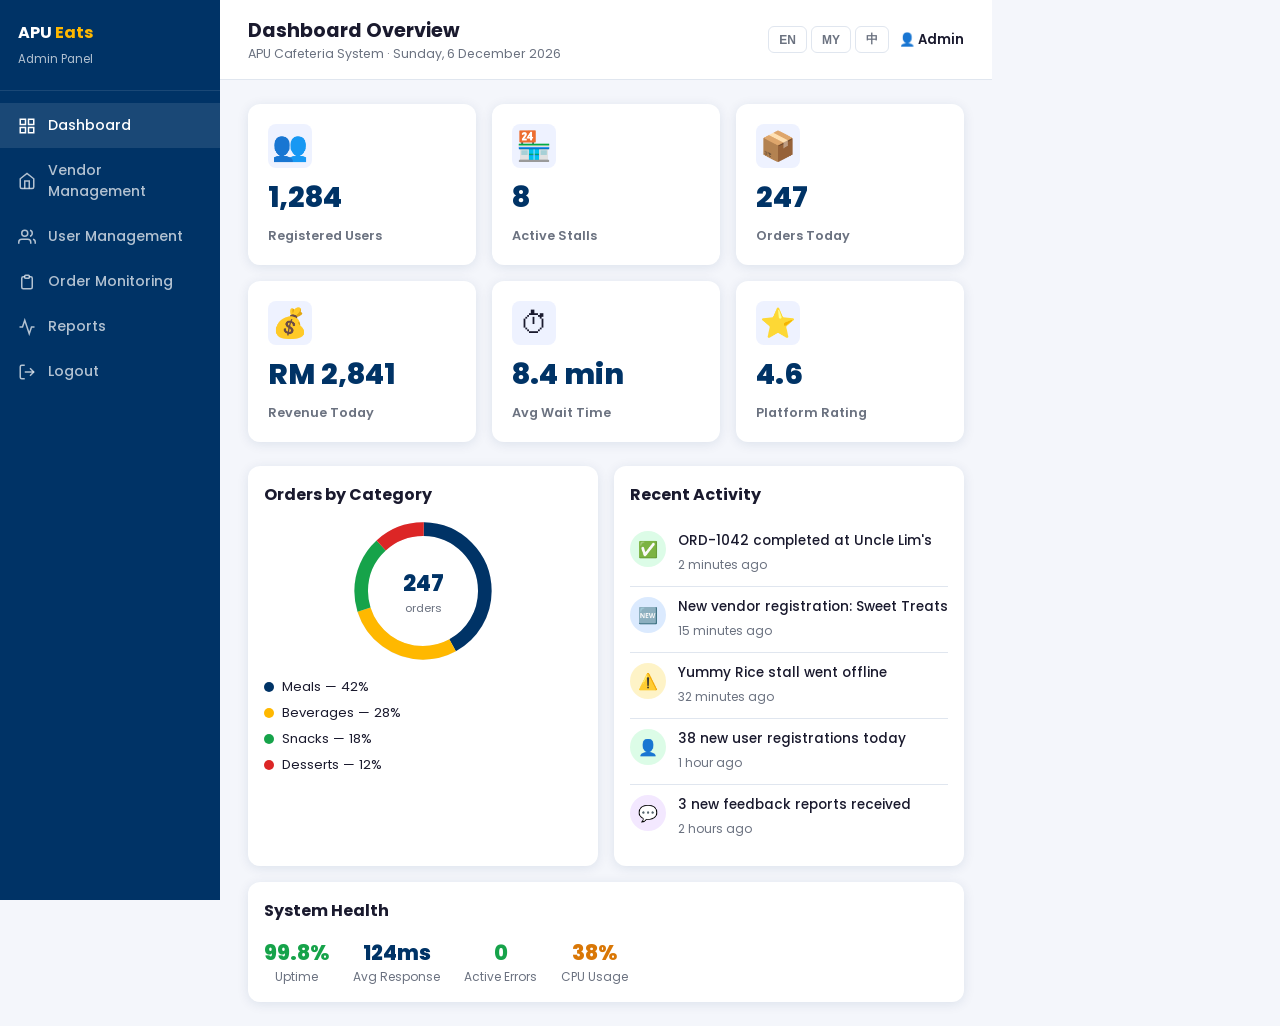
==== admin.html @ b46fc47a "commit" ====
<!DOCTYPE html>
<html lang="en">
<head>
  <meta charset="UTF-8"/>
  <meta name="viewport" content="width=device-width, initial-scale=1.0"/>
  <title>APU Eats — Admin Dashboard</title>
  <link rel="preconnect" href="https://fonts.googleapis.com"/>
  <link href="https://fonts.googleapis.com/css2?family=Poppins:wght@400;500;600;700;800&display=swap" rel="stylesheet"/>
  <link rel="stylesheet" href="style.css"/>
  <style>
    body { display:flex; }
    @media(max-width:600px){ .sidebar{display:none;} .main-content{margin-left:0;} }
    .tab-panel { display:none; }
    .tab-panel.active { display:block; }
    .donut-wrap { position:relative;width:140px;height:140px;margin:0 auto; }
    .donut-wrap svg { width:140px;height:140px; }
    .donut-label { position:absolute;inset:0;display:flex;flex-direction:column;align-items:center;justify-content:center; }
    .donut-label .dval { font-size:1.4rem;font-weight:800;color:var(--primary); }
    .donut-label .dsub { font-size:.7rem;color:var(--text-muted); }
    .legend-row { display:flex;align-items:center;gap:8px;font-size:.82rem;margin-bottom:6px; }
    .legend-dot { width:10px;height:10px;border-radius:50%;flex-shrink:0; }
    .activity-item { display:flex;gap:12px;padding:10px 0;border-bottom:1px solid var(--border); }
    .activity-item:last-child { border-bottom:none; }
    .act-icon { width:36px;height:36px;border-radius:50%;display:flex;align-items:center;justify-content:center;font-size:1rem;flex-shrink:0; }
    .act-text { flex:1; }
    .act-text p { font-size:.85rem;font-weight:500; }
    .act-text span { font-size:.75rem;color:var(--text-muted); }
    .two-col { display:grid;grid-template-columns:1fr 1fr;gap:16px; }
    @media(max-width:800px){ .two-col{grid-template-columns:1fr;} }
  </style>
</head>
<body>

<!-- Sidebar -->
<aside class="sidebar">
  <div class="sidebar-logo">APU <span>Eats</span><br/><small style="font-weight:400;font-size:.72rem;opacity:.7">Admin Panel</small></div>
  <nav class="sidebar-nav">
    <a href="#" class="active" onclick="showSection('dashboard',this)">
      <svg viewBox="0 0 24 24" fill="none" stroke="currentColor" stroke-width="2"><rect x="3" y="3" width="7" height="7"/><rect x="14" y="3" width="7" height="7"/><rect x="3" y="14" width="7" height="7"/><rect x="14" y="14" width="7" height="7"/></svg>
      Dashboard
    </a>
    <a href="#" onclick="showSection('vendors',this)">
      <svg viewBox="0 0 24 24" fill="none" stroke="currentColor" stroke-width="2"><path d="M3 9l9-7 9 7v11a2 2 0 0 1-2 2H5a2 2 0 0 1-2-2z"/><polyline points="9 22 9 12 15 12 15 22"/></svg>
      Vendor Management
    </a>
    <a href="#" onclick="showSection('users',this)">
      <svg viewBox="0 0 24 24" fill="none" stroke="currentColor" stroke-width="2"><path d="M17 21v-2a4 4 0 0 0-4-4H5a4 4 0 0 0-4 4v2"/><circle cx="9" cy="7" r="4"/><path d="M23 21v-2a4 4 0 0 0-3-3.87"/><path d="M16 3.13a4 4 0 0 1 0 7.75"/></svg>
      User Management
    </a>
    <a href="#" onclick="showSection('orders',this)">
      <svg viewBox="0 0 24 24" fill="none" stroke="currentColor" stroke-width="2"><path d="M9 5H7a2 2 0 0 0-2 2v12a2 2 0 0 0 2 2h10a2 2 0 0 0 2-2V7a2 2 0 0 0-2-2h-2"/><rect x="9" y="3" width="6" height="4" rx="1"/></svg>
      Order Monitoring
    </a>
    <a href="#" onclick="showSection('reports',this)">
      <svg viewBox="0 0 24 24" fill="none" stroke="currentColor" stroke-width="2"><polyline points="22 12 18 12 15 21 9 3 6 12 2 12"/></svg>
      Reports
    </a>
    <a href="index.html" style="margin-top:auto">
      <svg viewBox="0 0 24 24" fill="none" stroke="currentColor" stroke-width="2"><path d="M9 21H5a2 2 0 0 1-2-2V5a2 2 0 0 1 2-2h4"/><polyline points="16 17 21 12 16 7"/><line x1="21" y1="12" x2="9" y2="12"/></svg>
      Logout
    </a>
  </nav>
</aside>

<!-- Main -->
<div class="main-content">
  <div class="main-header">
    <div>
      <h1 id="sectionTitle">Dashboard Overview</h1>
      <div style="font-size:.78rem;color:var(--text-muted)">APU Cafeteria System · <span id="todayDate"></span></div>
    </div>
    <div style="display:flex;gap:10px;align-items:center">
      <div class="lang-switcher">
        <button class="lang-btn active" data-lang="en" style="color:var(--text-muted);border-color:var(--border);background:transparent;padding:4px 10px;border-radius:6px;font-size:.75rem;font-weight:600;cursor:pointer;border:1.5px solid var(--border)">EN</button>
        <button class="lang-btn" data-lang="my" style="color:var(--text-muted);border-color:var(--border);background:transparent;padding:4px 10px;border-radius:6px;font-size:.75rem;font-weight:600;cursor:pointer;border:1.5px solid var(--border)">MY</button>
        <button class="lang-btn" data-lang="zh" style="color:var(--text-muted);border-color:var(--border);background:transparent;padding:4px 10px;border-radius:6px;font-size:.75rem;font-weight:600;cursor:pointer;border:1.5px solid var(--border)">中</button>
      </div>
      <span style="font-size:.82rem;font-weight:600">👤 Admin</span>
    </div>
  </div>

  <div class="content-area">

    <!-- === DASHBOARD === -->
    <div id="sec-dashboard" class="tab-panel active">
      <!-- KPI stats -->
      <div class="stats-grid">
        <div class="stat-card"><div class="stat-icon">👥</div><div class="stat-val">1,284</div><div class="stat-label">Registered Users</div></div>
        <div class="stat-card"><div class="stat-icon">🏪</div><div class="stat-val">8</div><div class="stat-label">Active Stalls</div></div>
        <div class="stat-card"><div class="stat-icon">📦</div><div class="stat-val" id="statOrders">247</div><div class="stat-label">Orders Today</div></div>
        <div class="stat-card"><div class="stat-icon">💰</div><div class="stat-val">RM 2,841</div><div class="stat-label">Revenue Today</div></div>
        <div class="stat-card"><div class="stat-icon">⏱</div><div class="stat-val">8.4 min</div><div class="stat-label">Avg Wait Time</div></div>
        <div class="stat-card"><div class="stat-icon">⭐</div><div class="stat-val">4.6</div><div class="stat-label">Platform Rating</div></div>
      </div>

      <div class="two-col">
        <!-- Donut chart -->
        <div class="card">
          <div class="card-body">
            <div style="font-weight:700;margin-bottom:14px">Orders by Category</div>
            <div class="donut-wrap">
              <svg viewBox="0 0 36 36">
                <circle cx="18" cy="18" r="15.9" fill="none" stroke="#e5e7eb" stroke-width="3.5"/>
                <circle cx="18" cy="18" r="15.9" fill="none" stroke="#003366" stroke-width="3.5"
                  stroke-dasharray="42 58" stroke-dashoffset="25" style="transition:stroke-dasharray .5s"/>
                <circle cx="18" cy="18" r="15.9" fill="none" stroke="#FFB800" stroke-width="3.5"
                  stroke-dasharray="28 72" stroke-dashoffset="-17" />
                <circle cx="18" cy="18" r="15.9" fill="none" stroke="#16a34a" stroke-width="3.5"
                  stroke-dasharray="18 82" stroke-dashoffset="-45" />
                <circle cx="18" cy="18" r="15.9" fill="none" stroke="#dc2626" stroke-width="3.5"
                  stroke-dasharray="12 88" stroke-dashoffset="-63" />
              </svg>
              <div class="donut-label"><div class="dval">247</div><div class="dsub">orders</div></div>
            </div>
            <div style="margin-top:16px">
              <div class="legend-row"><div class="legend-dot" style="background:#003366"></div><span>Meals — 42%</span></div>
              <div class="legend-row"><div class="legend-dot" style="background:#FFB800"></div><span>Beverages — 28%</span></div>
              <div class="legend-row"><div class="legend-dot" style="background:#16a34a"></div><span>Snacks — 18%</span></div>
              <div class="legend-row"><div class="legend-dot" style="background:#dc2626"></div><span>Desserts — 12%</span></div>
            </div>
          </div>
        </div>

        <!-- Recent activity -->
        <div class="card">
          <div class="card-body">
            <div style="font-weight:700;margin-bottom:14px">Recent Activity</div>
            <div class="activity-item">
              <div class="act-icon" style="background:#dcfce7">✅</div>
              <div class="act-text"><p>ORD-1042 completed at Uncle Lim's</p><span>2 minutes ago</span></div>
            </div>
            <div class="activity-item">
              <div class="act-icon" style="background:#dbeafe">🆕</div>
              <div class="act-text"><p>New vendor registration: Sweet Treats</p><span>15 minutes ago</span></div>
            </div>
            <div class="activity-item">
              <div class="act-icon" style="background:#fef3c7">⚠️</div>
              <div class="act-text"><p>Yummy Rice stall went offline</p><span>32 minutes ago</span></div>
            </div>
            <div class="activity-item">
              <div class="act-icon" style="background:#dcfce7">👤</div>
              <div class="act-text"><p>38 new user registrations today</p><span>1 hour ago</span></div>
            </div>
            <div class="activity-item">
              <div class="act-icon" style="background:#f3e8ff">💬</div>
              <div class="act-text"><p>3 new feedback reports received</p><span>2 hours ago</span></div>
            </div>
          </div>
        </div>
      </div>

      <!-- System health -->
      <div class="card" style="margin-top:16px">
        <div class="card-body">
          <div style="font-weight:700;margin-bottom:14px">System Health</div>
          <div style="display:flex;gap:24px;flex-wrap:wrap">
            <div style="text-align:center"><div style="font-size:1.3rem;font-weight:800;color:var(--success)">99.8%</div><div style="font-size:.75rem;color:var(--text-muted)">Uptime</div></div>
            <div style="text-align:center"><div style="font-size:1.3rem;font-weight:800;color:var(--primary)">124ms</div><div style="font-size:.75rem;color:var(--text-muted)">Avg Response</div></div>
            <div style="text-align:center"><div style="font-size:1.3rem;font-weight:800;color:var(--success)">0</div><div style="font-size:.75rem;color:var(--text-muted)">Active Errors</div></div>
            <div style="text-align:center"><div style="font-size:1.3rem;font-weight:800;color:var(--warning)">38%</div><div style="font-size:.75rem;color:var(--text-muted)">CPU Usage</div></div>
          </div>
        </div>
      </div>
    </div>

    <!-- === VENDOR MANAGEMENT === -->
    <div id="sec-vendors" class="tab-panel">
      <div style="display:flex;justify-content:space-between;align-items:center;margin-bottom:16px">
        <h3 style="font-size:1rem;font-weight:700">All Vendors (8)</h3>
        <button class="btn btn-primary btn-sm" onclick="showToast('Add vendor form coming soon','')">+ Add Vendor</button>
      </div>
      <div class="card">
        <div class="table-wrap">
          <table>
            <thead>
              <tr>
                <th>Stall</th><th>Type</th><th>Location</th><th>Status</th><th>Rating</th><th>Actions</th>
              </tr>
            </thead>
            <tbody id="vendorTable"></tbody>
          </table>
        </div>
      </div>
    </div>

    <!-- === USER MANAGEMENT === -->
    <div id="sec-users" class="tab-panel">
      <div style="display:flex;justify-content:space-between;align-items:center;margin-bottom:16px">
        <h3 style="font-size:1rem;font-weight:700">Registered Users (1,284)</h3>
        <input class="form-control" style="max-width:220px" type="text" placeholder="Search users…" oninput="filterUsers(this.value)"/>
      </div>
      <div class="card">
        <div class="table-wrap">
          <table>
            <thead><tr><th>Name</th><th>Email</th><th>Role</th><th>Joined</th><th>Status</th><th>Actions</th></tr></thead>
            <tbody id="userTable"></tbody>
          </table>
        </div>
      </div>
    </div>

    <!-- === ORDER MONITORING === -->
    <div id="sec-orders" class="tab-panel">
      <div style="display:flex;justify-content:space-between;margin-bottom:16px;align-items:center">
        <h3 style="font-size:1rem;font-weight:700">Live Orders</h3>
        <span class="badge-pill badge-success">● Live</span>
      </div>
      <div class="card">
        <div class="table-wrap">
          <table>
            <thead><tr><th>Order ID</th><th>Customer</th><th>Stall</th><th>Items</th><th>Total</th><th>Status</th><th>Time</th></tr></thead>
            <tbody id="orderTable"></tbody>
          </table>
        </div>
      </div>
    </div>

    <!-- === REPORTS === -->
    <div id="sec-reports" class="tab-panel">
      <div class="stats-grid" style="grid-template-columns:repeat(3,1fr);margin-bottom:20px">
        <div class="stat-card"><div class="stat-icon">📅</div><div class="stat-val">RM 18,420</div><div class="stat-label">Revenue This Month</div></div>
        <div class="stat-card"><div class="stat-icon">📦</div><div class="stat-val">1,637</div><div class="stat-label">Orders This Month</div></div>
        <div class="stat-card"><div class="stat-icon">👤</div><div class="stat-val">312</div><div class="stat-label">New Users This Month</div></div>
      </div>
      <div class="card">
        <div class="card-body">
          <div style="font-weight:700;margin-bottom:14px">Export Reports</div>
          <div style="display:flex;gap:10px;flex-wrap:wrap">
            <button class="btn btn-outline btn-sm" onclick="showToast('Downloading order report…','')">📥 Orders CSV</button>
            <button class="btn btn-outline btn-sm" onclick="showToast('Downloading revenue report…','')">📥 Revenue PDF</button>
            <button class="btn btn-outline btn-sm" onclick="showToast('Downloading user report…','')">📥 Users CSV</button>
            <button class="btn btn-outline btn-sm" onclick="showToast('Downloading feedback report…','')">📥 Feedback PDF</button>
          </div>
        </div>
      </div>
    </div>

  </div>
</div>

<script src="script.js"></script>
<script>
const vendors = [
  { name:"Uncle Lim's",     emoji:"🍛", type:"Malay / Local",     loc:"Block B · Counter A", status:"open",   rating:"4.7" },
  { name:"Mamak Corner",    emoji:"🧋", type:"Indian / Drinks",   loc:"Block B · Counter B", status:"open",   rating:"4.5" },
  { name:"Ah Weng Noodle",  emoji:"🍜", type:"Chinese Noodles",   loc:"Block B · Counter C", status:"open",   rating:"4.8" },
  { name:"Western Bites",   emoji:"🍔", type:"Western / Fast",    loc:"Block B · Counter D", status:"open",   rating:"4.3" },
  { name:"Boba & Drinks",   emoji:"🧃", type:"Beverages",         loc:"Block B · Counter E", status:"open",   rating:"4.6" },
  { name:"Snack Station",   emoji:"🍟", type:"Snacks / Sides",    loc:"Block B · Counter F", status:"open",   rating:"4.2" },
  { name:"Sweet Treats",    emoji:"🍰", type:"Desserts / Cakes",  loc:"Block B · Counter G", status:"pending","rating":"—" },
  { name:"Yummy Rice",      emoji:"🍚", type:"Mixed Rice",        loc:"Block B · Counter H", status:"closed", rating:"4.1" },
];

const users = [
  { name:"Ah Ming",    email:"ahming@apu.edu.my",    role:"Student", joined:"2025-09-01", active:true },
  { name:"Sarah Lim",  email:"sarahlim@apu.edu.my",  role:"Student", joined:"2025-09-01", active:true },
  { name:"Dr. Naresh", email:"naresh@apu.edu.my",    role:"Staff",   joined:"2023-01-10", active:true },
  { name:"Rajan Kumar",email:"rajan@apu.edu.my",     role:"Student", joined:"2025-01-15", active:true },
  { name:"Wei Xin",    email:"weixin@apu.edu.my",    role:"Student", joined:"2024-04-20", active:false},
  { name:"Fatimah Z.", email:"fatimah@apu.edu.my",   role:"Student", joined:"2025-09-01", active:true },
  { name:"John Doe",   email:"johndoe@apu.edu.my",   role:"Student", joined:"2024-11-03", active:true },
  { name:"Priya M.",   email:"priya@apu.edu.my",     role:"Staff",   joined:"2022-06-15", active:true },
];

const liveOrders = [
  { id:'ORD-1042', customer:"Ah Ming",    stall:"Uncle Lim's",    items:"Nasi Lemak × 1",   total:"RM 8.00",  status:"ready",   time:"12:34" },
  { id:'ORD-1041', customer:"Sarah L.",   stall:"Mamak Corner",   items:"Teh Tarik × 2",    total:"RM 5.00",  status:"prep",    time:"12:33" },
  { id:'ORD-1040', customer:"Rajan K.",   stall:"Western Bites",  items:"Chicken Burger × 1",total:"RM 10.00",status:"new",     time:"12:31" },
  { id:'ORD-1039', customer:"Wei Xin",    stall:"Boba & Drinks",  items:"Brown Sugar × 2",  total:"RM 16.00", status:"prep",    time:"12:28" },
  { id:'ORD-1038', customer:"Fatimah",    stall:"Ah Weng Noodle", items:"Wonton Mee × 1",   total:"RM 8.00",  status:"done",    time:"12:25" },
  { id:'ORD-1037', customer:"John Doe",   stall:"Snack Station",  items:"Wings × 1",        total:"RM 7.00",  status:"done",    time:"12:20" },
];

const statusBadge = {
  open:    '<span class="badge-pill badge-success">Open</span>',
  closed:  '<span class="badge-pill badge-danger">Closed</span>',
  pending: '<span class="badge-pill badge-warning">Pending</span>',
  new:     '<span class="badge-pill badge-info">New</span>',
  prep:    '<span class="badge-pill badge-warning">Preparing</span>',
  ready:   '<span class="badge-pill badge-gold">Ready</span>',
  done:    '<span class="badge-pill badge-success">Done</span>',
};

function renderVendors() {
  document.getElementById('vendorTable').innerHTML = vendors.map(v=>`
    <tr>
      <td><span style="font-size:1.2rem">${v.emoji}</span> <strong>${v.name}</strong></td>
      <td>${v.type}</td>
      <td>${v.loc}</td>
      <td>${statusBadge[v.status]}</td>
      <td>⭐ ${v.rating}</td>
      <td>
        ${v.status==='pending' ? `<button class="btn btn-success btn-sm" onclick="showToast('${v.name} approved!','success')">Approve</button> ` : ''}
        ${v.status==='open'    ? `<button class="btn btn-sm" style="background:#fee2e2;color:#dc2626" onclick="showToast('${v.name} suspended','')">Suspend</button>` : ''}
        ${v.status==='closed'  ? `<button class="btn btn-primary btn-sm" onclick="showToast('${v.name} reactivated','success')">Reactivate</button>` : ''}
      </td>
    </tr>
  `).join('');
}

let userSearch = '';
function filterUsers(q) { userSearch = q.toLowerCase(); renderUsers(); }
function renderUsers(list) {
  const src = list || users.filter(u => u.name.toLowerCase().includes(userSearch) || u.email.toLowerCase().includes(userSearch));
  document.getElementById('userTable').innerHTML = src.map(u=>`
    <tr>
      <td><strong>${u.name}</strong></td>
      <td>${u.email}</td>
      <td><span class="badge-pill ${u.role==='Staff'?'badge-info':'badge-gold'}">${u.role}</span></td>
      <td>${u.joined}</td>
      <td>${u.active ? '<span class="badge-pill badge-success">Active</span>' : '<span class="badge-pill badge-danger">Inactive</span>'}</td>
      <td>
        <button class="btn btn-sm" style="background:#f1f5f9" onclick="showToast('${u.name} profile viewed','')">View</button>
        ${u.active ? `<button class="btn btn-sm" style="background:#fee2e2;color:#dc2626;margin-left:4px" onclick="showToast('${u.name} suspended','')">Suspend</button>` : ''}
      </td>
    </tr>
  `).join('');
}

function renderLiveOrders() {
  document.getElementById('orderTable').innerHTML = liveOrders.map(o=>`
    <tr>
      <td><strong>${o.id}</strong></td>
      <td>${o.customer}</td>
      <td>${o.stall}</td>
      <td style="font-size:.82rem">${o.items}</td>
      <td><strong>${o.total}</strong></td>
      <td>${statusBadge[o.status]}</td>
      <td>${o.time}</td>
    </tr>
  `).join('');
}

function showSection(name, el) {
  document.querySelectorAll('.tab-panel').forEach(p=>p.classList.remove('active'));
  document.getElementById('sec-'+name).classList.add('active');
  document.querySelectorAll('.sidebar-nav a').forEach(a=>a.classList.remove('active'));
  el.classList.add('active');
  const titles = { dashboard:'Dashboard Overview', vendors:'Vendor Management', users:'User Management', orders:'Order Monitoring', reports:'Reports & Analytics' };
  document.getElementById('sectionTitle').textContent = titles[name];
}

document.getElementById('todayDate').textContent = new Date().toLocaleDateString('en-MY',{weekday:'long',year:'numeric',month:'long',day:'numeric'});

renderVendors();
renderUsers();
renderLiveOrders();
</script>
</body>
</html>
---- style.css ----
/* ============================================================
   APU Food Ordering System — Shared Design System
   ============================================================ */

:root {
  --primary:       #003366;
  --primary-light: #0055a5;
  --gold:          #FFB800;
  --gold-dark:     #e6a500;
  --bg:            #f4f6fb;
  --surface:       #ffffff;
  --border:        #e0e6ef;
  --text:          #1a1a2e;
  --text-muted:    #6b7280;
  --success:       #16a34a;
  --warning:       #d97706;
  --danger:        #dc2626;
  --radius:        12px;
  --radius-sm:     8px;
  --shadow:        0 2px 12px rgba(0,51,102,.10);
  --shadow-lg:     0 8px 32px rgba(0,51,102,.16);
  --font:          'Poppins', sans-serif;
  --nav-h:         64px;
  --bottom-nav-h:  64px;
}

*, *::before, *::after { box-sizing: border-box; margin: 0; padding: 0; }

html { font-size: 16px; -webkit-tap-highlight-color: transparent; }

body {
  font-family: var(--font);
  background: var(--bg);
  color: var(--text);
  min-height: 100vh;
}

a { text-decoration: none; color: inherit; }

img { display: block; max-width: 100%; }

/* ── Layout helpers ── */
.container   { max-width: 480px; margin: 0 auto; padding: 0 16px; }
.container-lg{ max-width: 1100px; margin: 0 auto; padding: 0 24px; }
.page        { min-height: 100vh; background: var(--bg); }

/* ── Top Nav Bar ── */
.top-nav {
  position: sticky; top: 0; z-index: 100;
  background: var(--primary);
  height: var(--nav-h);
  display: flex; align-items: center;
  padding: 0 16px;
  box-shadow: var(--shadow);
}
.top-nav .nav-logo {
  font-size: 1.1rem; font-weight: 700;
  color: #fff; letter-spacing: .5px; flex: 1;
}
.top-nav .nav-logo span { color: var(--gold); }
.top-nav .nav-actions { display: flex; gap: 8px; align-items: center; }
.icon-btn {
  background: transparent; border: none; cursor: pointer;
  color: #fff; padding: 8px; border-radius: 50%;
  font-size: 1.2rem; display: flex; align-items: center;
  transition: background .2s;
}
.icon-btn:hover { background: rgba(255,255,255,.15); }

/* ── Bottom Nav (mobile) ── */
.bottom-nav {
  position: fixed; bottom: 0; left: 50%; transform: translateX(-50%);
  width: 100%; max-width: 480px;
  height: var(--bottom-nav-h);
  background: var(--surface);
  border-top: 1px solid var(--border);
  display: flex; z-index: 100;
}
.bottom-nav a {
  flex: 1; display: flex; flex-direction: column;
  align-items: center; justify-content: center;
  font-size: .68rem; color: var(--text-muted);
  gap: 3px; transition: color .2s;
}
.bottom-nav a.active,
.bottom-nav a:hover { color: var(--primary); }
.bottom-nav a svg { width: 22px; height: 22px; }
.bottom-nav .badge {
  position: absolute; top: 6px;
  background: var(--gold); color: var(--primary);
  font-size: .6rem; font-weight: 700;
  border-radius: 99px; padding: 1px 5px; min-width: 16px; text-align: center;
}
.bottom-nav a { position: relative; }

/* ── Buttons ── */
.btn {
  display: inline-flex; align-items: center; justify-content: center;
  gap: 8px; padding: 12px 24px; border-radius: var(--radius-sm);
  font-family: var(--font); font-size: .9rem; font-weight: 600;
  cursor: pointer; border: none; transition: all .2s;
}
.btn-primary { background: var(--primary); color: #fff; }
.btn-primary:hover { background: var(--primary-light); }
.btn-gold { background: var(--gold); color: var(--primary); }
.btn-gold:hover { background: var(--gold-dark); }
.btn-outline {
  background: transparent; color: var(--primary);
  border: 2px solid var(--primary);
}
.btn-outline:hover { background: var(--primary); color: #fff; }
.btn-danger { background: var(--danger); color: #fff; }
.btn-success { background: var(--success); color: #fff; }
.btn-sm { padding: 8px 16px; font-size: .8rem; }
.btn-block { width: 100%; }
.btn:disabled { opacity: .5; cursor: not-allowed; }

/* ── Cards ── */
.card {
  background: var(--surface); border-radius: var(--radius);
  box-shadow: var(--shadow); overflow: hidden;
}
.card-body { padding: 16px; }
.card-footer { padding: 12px 16px; border-top: 1px solid var(--border); }

/* ── Badges ── */
.badge-pill {
  display: inline-flex; align-items: center;
  padding: 3px 10px; border-radius: 99px;
  font-size: .72rem; font-weight: 600;
}
.badge-success { background: #dcfce7; color: var(--success); }
.badge-warning { background: #fef3c7; color: var(--warning); }
.badge-danger  { background: #fee2e2; color: var(--danger);  }
.badge-info    { background: #dbeafe; color: #1d4ed8; }
.badge-gold    { background: #fef9c3; color: #92400e; }

/* ── Form elements ── */
.form-group { margin-bottom: 16px; }
.form-label {
  display: block; font-size: .82rem; font-weight: 600;
  color: var(--text-muted); margin-bottom: 6px;
}
.form-control {
  width: 100%; padding: 12px 14px;
  border: 1.5px solid var(--border); border-radius: var(--radius-sm);
  font-family: var(--font); font-size: .9rem; color: var(--text);
  background: var(--surface); outline: none; transition: border .2s;
}
.form-control:focus { border-color: var(--primary); }
.form-control::placeholder { color: #b0b8c9; }

/* ── Search bar ── */
.search-wrap {
  position: relative; margin: 12px 0;
}
.search-wrap input { padding-left: 42px; }
.search-wrap .search-icon {
  position: absolute; left: 13px; top: 50%; transform: translateY(-50%);
  color: var(--text-muted);
}

/* ── Category pills ── */
.cat-pills { display: flex; gap: 8px; overflow-x: auto; padding: 4px 0 8px; }
.cat-pills::-webkit-scrollbar { display: none; }
.cat-pill {
  flex-shrink: 0; padding: 7px 18px; border-radius: 99px;
  font-size: .82rem; font-weight: 600; cursor: pointer;
  border: 1.5px solid var(--border); background: var(--surface);
  color: var(--text-muted); transition: all .2s;
}
.cat-pill.active, .cat-pill:hover {
  background: var(--primary); color: #fff; border-color: var(--primary);
}

/* ── Modal ── */
.modal-overlay {
  position: fixed; inset: 0; background: rgba(0,0,0,.45);
  z-index: 200; display: none; align-items: flex-end; justify-content: center;
}
.modal-overlay.open { display: flex; }
.modal {
  background: var(--surface); border-radius: var(--radius) var(--radius) 0 0;
  width: 100%; max-width: 480px; max-height: 85vh;
  overflow-y: auto; padding: 24px;
  animation: slideUp .25s ease;
}
@keyframes slideUp { from { transform: translateY(100%); } to { transform: translateY(0); } }
.modal-handle {
  width: 40px; height: 4px; background: var(--border);
  border-radius: 99px; margin: 0 auto 16px;
}
.modal-title { font-size: 1.1rem; font-weight: 700; margin-bottom: 16px; }

/* ── Toast notification ── */
.toast-container {
  position: fixed; top: 80px; left: 50%; transform: translateX(-50%);
  z-index: 300; display: flex; flex-direction: column; gap: 8px;
  pointer-events: none; width: 320px;
}
.toast {
  background: var(--text); color: #fff;
  padding: 12px 18px; border-radius: var(--radius-sm);
  font-size: .85rem; box-shadow: var(--shadow-lg);
  display: flex; align-items: center; gap: 10px;
  animation: toastIn .3s ease;
}
.toast.success { background: var(--success); }
.toast.warning { background: var(--warning); }
@keyframes toastIn { from { opacity:0; transform: translateY(-10px); } to { opacity:1; transform:translateY(0); } }

/* ── Progress / Stepper ── */
.stepper { display: flex; align-items: flex-start; padding: 20px 0; }
.step { flex: 1; display: flex; flex-direction: column; align-items: center; }
.step-dot {
  width: 32px; height: 32px; border-radius: 50%;
  border: 3px solid var(--border); background: var(--surface);
  display: flex; align-items: center; justify-content: center;
  font-size: .75rem; font-weight: 700; color: var(--text-muted);
  transition: all .4s; z-index: 1;
}
.step.done .step-dot  { background: var(--success); border-color: var(--success); color: #fff; }
.step.active .step-dot{ background: var(--primary); border-color: var(--primary); color: #fff; }
.step-label { font-size: .72rem; margin-top: 6px; color: var(--text-muted); text-align: center; }
.step.done .step-label, .step.active .step-label { color: var(--text); font-weight: 600; }
.step-line {
  flex: 1; height: 3px; background: var(--border);
  margin-top: 14px; border-radius: 99px; transition: background .4s;
}
.step-line.done { background: var(--success); }

/* ── Divider ── */
.divider {
  border: none; border-top: 1px solid var(--border);
  margin: 16px 0;
}

/* ── Section heading ── */
.section-title {
  font-size: .8rem; font-weight: 700; text-transform: uppercase;
  letter-spacing: 1px; color: var(--text-muted); margin-bottom: 12px;
}

/* ── Queue ticket ── */
.ticket {
  background: var(--primary); color: #fff;
  border-radius: var(--radius); padding: 28px;
  text-align: center; box-shadow: var(--shadow-lg);
}
.ticket .ticket-num {
  font-size: 4rem; font-weight: 800; color: var(--gold);
  line-height: 1;
}
.ticket .ticket-label { font-size: .85rem; opacity: .8; margin-top: 4px; }

/* ── Scrollable content area (between nav bars) ── */
.scroll-area {
  padding-bottom: calc(var(--bottom-nav-h) + 16px);
  padding-top: 12px;
}

/* ── Qty control ── */
.qty-control {
  display: flex; align-items: center; gap: 12px;
}
.qty-btn {
  width: 32px; height: 32px; border-radius: 50%;
  border: 2px solid var(--primary); background: transparent;
  color: var(--primary); font-size: 1.1rem; font-weight: 700;
  cursor: pointer; display: flex; align-items: center; justify-content: center;
  transition: all .2s;
}
.qty-btn:hover { background: var(--primary); color: #fff; }
.qty-val { font-size: 1rem; font-weight: 700; min-width: 20px; text-align: center; }

/* ── Language switcher ── */
.lang-switcher {
  display: flex; gap: 4px;
}
.lang-btn {
  padding: 4px 10px; border-radius: 6px; font-size: .75rem; font-weight: 600;
  cursor: pointer; border: 1.5px solid rgba(255,255,255,.4);
  background: transparent; color: rgba(255,255,255,.7);
  transition: all .2s;
}
.lang-btn.active, .lang-btn:hover {
  background: var(--gold); color: var(--primary); border-color: var(--gold);
}

/* ── Admin / Vendor wide layout ── */
.sidebar {
  position: fixed; left: 0; top: 0; bottom: 0;
  width: 220px; background: var(--primary);
  display: flex; flex-direction: column; z-index: 50;
}
.sidebar-logo {
  padding: 20px 18px; font-size: 1rem; font-weight: 700;
  color: #fff; border-bottom: 1px solid rgba(255,255,255,.1);
}
.sidebar-logo span { color: var(--gold); }
.sidebar-nav { flex: 1; padding: 12px 0; overflow-y: auto; }
.sidebar-nav a {
  display: flex; align-items: center; gap: 12px;
  padding: 12px 18px; color: rgba(255,255,255,.7);
  font-size: .88rem; font-weight: 500; transition: all .2s;
}
.sidebar-nav a:hover, .sidebar-nav a.active {
  color: #fff; background: rgba(255,255,255,.1);
}
.sidebar-nav a svg { width: 18px; height: 18px; flex-shrink: 0; }
.main-content { margin-left: 220px; min-height: 100vh; background: var(--bg); }
.main-header {
  background: var(--surface); border-bottom: 1px solid var(--border);
  padding: 16px 28px; display: flex; align-items: center;
  justify-content: space-between;
}
.main-header h1 { font-size: 1.2rem; font-weight: 700; }
.content-area { padding: 24px 28px; }

/* ── Stat cards (admin) ── */
.stats-grid { display: grid; grid-template-columns: repeat(auto-fit, minmax(200px,1fr)); gap: 16px; margin-bottom: 24px; }
.stat-card {
  background: var(--surface); border-radius: var(--radius);
  padding: 20px; box-shadow: var(--shadow);
  display: flex; flex-direction: column; gap: 8px;
}
.stat-card .stat-val { font-size: 1.8rem; font-weight: 800; color: var(--primary); }
.stat-card .stat-label { font-size: .8rem; color: var(--text-muted); font-weight: 600; }
.stat-card .stat-icon {
  font-size: 1.8rem; align-self: flex-start;
  background: #eef2ff; width: 44px; height: 44px;
  border-radius: var(--radius-sm); display: flex; align-items: center; justify-content: center;
}

/* ── Table ── */
.table-wrap { overflow-x: auto; }
table { width: 100%; border-collapse: collapse; font-size: .875rem; }
th { text-align: left; padding: 10px 14px; background: var(--bg); font-weight: 600; font-size: .78rem; text-transform: uppercase; letter-spacing: .5px; color: var(--text-muted); }
td { padding: 12px 14px; border-bottom: 1px solid var(--border); vertical-align: middle; }
tr:last-child td { border-bottom: none; }
tr:hover td { background: #f8fafc; }

/* ── Toggle switch ── */
.toggle { position: relative; width: 44px; height: 24px; }
.toggle input { opacity: 0; width: 0; height: 0; }
.toggle-slider {
  position: absolute; inset: 0; background: #cbd5e1;
  border-radius: 99px; cursor: pointer; transition: .3s;
}
.toggle-slider::before {
  content: ''; position: absolute;
  width: 18px; height: 18px; border-radius: 50%;
  background: #fff; left: 3px; bottom: 3px; transition: .3s;
}
.toggle input:checked + .toggle-slider { background: var(--success); }
.toggle input:checked + .toggle-slider::before { transform: translateX(20px); }

/* ── Order card (vendor) ── */
.order-card {
  background: var(--surface); border-radius: var(--radius);
  box-shadow: var(--shadow); padding: 16px; margin-bottom: 12px;
}
.order-card-header {
  display: flex; justify-content: space-between; align-items: center;
  margin-bottom: 10px;
}
.order-card-header .order-id { font-weight: 700; font-size: .95rem; }
.order-items { font-size: .85rem; color: var(--text-muted); margin-bottom: 12px; }
.order-actions { display: flex; gap: 8px; }

/* ── Menu item row (store) ── */
.menu-item {
  display: flex; align-items: center; gap: 14px;
  background: var(--surface); border-radius: var(--radius);
  padding: 14px; margin-bottom: 10px; box-shadow: var(--shadow);
  cursor: pointer; transition: box-shadow .2s;
}
.menu-item:hover { box-shadow: var(--shadow-lg); }
.menu-item img {
  width: 80px; height: 80px; border-radius: var(--radius-sm);
  object-fit: cover; flex-shrink: 0; background: #e5e7eb;
}
.menu-item-info { flex: 1; }
.menu-item-name { font-weight: 700; font-size: .95rem; margin-bottom: 4px; }
.menu-item-desc { font-size: .78rem; color: var(--text-muted); margin-bottom: 6px; }
.menu-item-price { font-weight: 700; color: var(--primary); font-size: .9rem; }

/* ── Stall card (home) ── */
.stall-grid { display: grid; grid-template-columns: 1fr 1fr; gap: 12px; }
.stall-card {
  background: var(--surface); border-radius: var(--radius);
  box-shadow: var(--shadow); overflow: hidden; cursor: pointer;
  transition: box-shadow .2s;
}
.stall-card:hover { box-shadow: var(--shadow-lg); }
.stall-card img {
  width: 100%; height: 110px; object-fit: cover; background: #e5e7eb;
}
.stall-card-body { padding: 10px 12px; }
.stall-name { font-weight: 700; font-size: .9rem; }
.stall-meta { font-size: .75rem; color: var(--text-muted); margin-top: 2px; }
.stall-footer {
  display: flex; align-items: center; justify-content: space-between;
  margin-top: 6px;
}

/* ── Cart item ── */
.cart-item {
  display: flex; align-items: center; gap: 12px;
  padding: 14px; background: var(--surface);
  border-radius: var(--radius); box-shadow: var(--shadow); margin-bottom: 10px;
}
.cart-item img {
  width: 64px; height: 64px; border-radius: var(--radius-sm);
  object-fit: cover; background: #e5e7eb;
}
.cart-item-info { flex: 1; }
.cart-item-name { font-weight: 700; font-size: .9rem; }
.cart-item-custom { font-size: .75rem; color: var(--text-muted); margin-top: 2px; }
.cart-item-price { font-weight: 700; color: var(--primary); margin-top: 4px; }

/* ── Payment methods ── */
.pay-option {
  display: flex; align-items: center; gap: 14px;
  padding: 14px 16px; border-radius: var(--radius);
  border: 2px solid var(--border); cursor: pointer;
  margin-bottom: 10px; transition: all .2s;
}
.pay-option.selected, .pay-option:hover {
  border-color: var(--primary); background: #f0f4ff;
}
.pay-option input[type=radio] { accent-color: var(--primary); }
.pay-icon { font-size: 1.5rem; }
.pay-label { font-weight: 600; font-size: .9rem; }
.pay-sub   { font-size: .75rem; color: var(--text-muted); }

/* ── Responsive overrides ── */
@media (max-width: 600px) {
  .sidebar { display: none; }
  .main-content { margin-left: 0; }
}
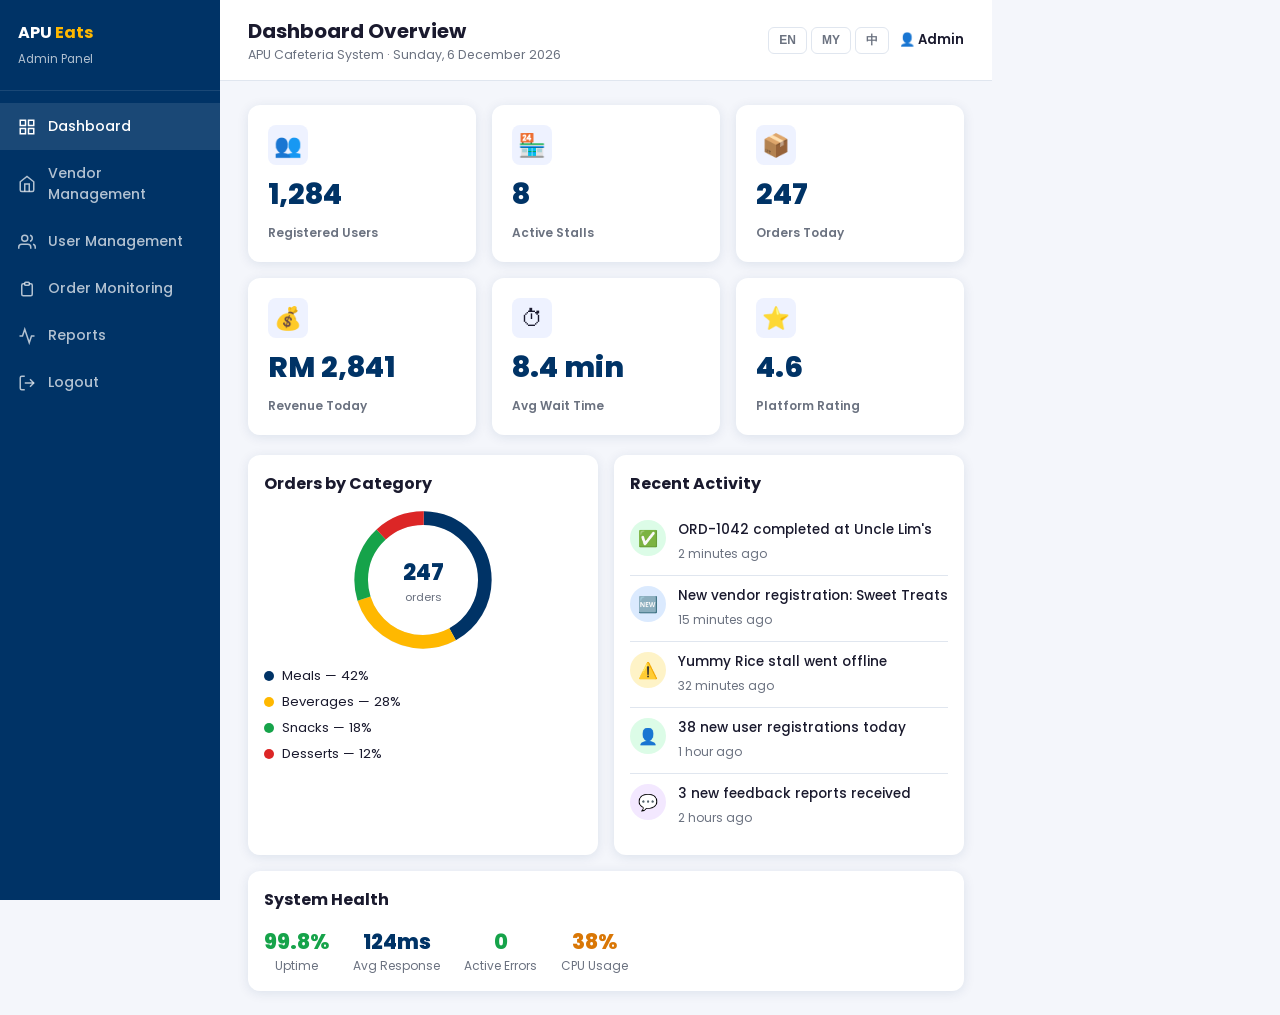
==== commit c93c14c3: "commit" ====
--- a/admin.html
+++ b/admin.html
@@ -31,9 +31,15 @@
 </head>
 <body>
 
+<!-- Mobile sidebar overlay -->
+<div class="sidebar-overlay" id="sidebarOverlay" onclick="toggleSidebar()"></div>
+
 <!-- Sidebar -->
-<aside class="sidebar">
-  <div class="sidebar-logo">APU <span>Eats</span><br/><small style="font-weight:400;font-size:.72rem;opacity:.7">Admin Panel</small></div>
+<aside class="sidebar" id="sidebar">
+  <div class="sidebar-logo">
+    <div>APU <span>Eats</span><br/><small style="font-weight:400;font-size:.72rem;opacity:.7">Admin Panel</small></div>
+    <button class="sidebar-close" onclick="toggleSidebar()">✕</button>
+  </div>
   <nav class="sidebar-nav">
     <a href="#" class="active" onclick="showSection('dashboard',this)">
       <svg viewBox="0 0 24 24" fill="none" stroke="currentColor" stroke-width="2"><rect x="3" y="3" width="7" height="7"/><rect x="14" y="3" width="7" height="7"/><rect x="3" y="14" width="7" height="7"/><rect x="14" y="14" width="7" height="7"/></svg>
@@ -65,6 +71,9 @@
 <!-- Main -->
 <div class="main-content">
   <div class="main-header">
+    <button class="hamburger" onclick="toggleSidebar()" aria-label="Menu">
+      <svg width="22" height="22" viewBox="0 0 24 24" fill="none" stroke="currentColor" stroke-width="2.5"><line x1="3" y1="6" x2="21" y2="6"/><line x1="3" y1="12" x2="21" y2="12"/><line x1="3" y1="18" x2="21" y2="18"/></svg>
+    </button>
     <div>
       <h1 id="sectionTitle">Dashboard Overview</h1>
       <div style="font-size:.78rem;color:var(--text-muted)">APU Cafeteria System · <span id="todayDate"></span></div>
@@ -345,6 +354,11 @@
 renderVendors();
 renderUsers();
 renderLiveOrders();
+
+function toggleSidebar() {
+  document.getElementById('sidebar').classList.toggle('open');
+  document.getElementById('sidebarOverlay').classList.toggle('open');
+}
 </script>
 </body>
 </html>
--- a/style.css
+++ b/style.css
@@ -1,5 +1,6 @@
 /* ============================================================
    APU Food Ordering System — Shared Design System
+   Responsive: Mobile < 640px | Tablet 640–1023px | Desktop ≥ 1024px
    ============================================================ */
 
 :root {
@@ -22,11 +23,12 @@
   --font:          'Poppins', sans-serif;
   --nav-h:         64px;
   --bottom-nav-h:  64px;
+  --sidebar-w:     220px;
 }
 
 *, *::before, *::after { box-sizing: border-box; margin: 0; padding: 0; }
 
-html { font-size: 16px; -webkit-tap-highlight-color: transparent; }
+html { font-size: 16px; -webkit-tap-highlight-color: transparent; scroll-behavior: smooth; }
 
 body {
   font-family: var(--font);
@@ -36,15 +38,34 @@
 }
 
 a { text-decoration: none; color: inherit; }
-
 img { display: block; max-width: 100%; }
 
-/* ── Layout helpers ── */
-.container   { max-width: 480px; margin: 0 auto; padding: 0 16px; }
-.container-lg{ max-width: 1100px; margin: 0 auto; padding: 0 24px; }
-.page        { min-height: 100vh; background: var(--bg); }
-
-/* ── Top Nav Bar ── */
+/* ═══════════════════════════════════════════
+   LAYOUT — fluid containers
+   ═══════════════════════════════════════════ */
+.container {
+  width: 100%;
+  max-width: 480px;
+  margin: 0 auto;
+  padding: 0 16px;
+}
+@media (min-width: 640px) {
+  .container { max-width: 680px; padding: 0 24px; }
+}
+@media (min-width: 1024px) {
+  .container { max-width: 960px; padding: 0 32px; }
+}
+@media (min-width: 1280px) {
+  .container { max-width: 1140px; }
+}
+
+.container-lg { max-width: 1100px; margin: 0 auto; padding: 0 24px; }
+
+.page { min-height: 100vh; background: var(--bg); }
+
+/* ═══════════════════════════════════════════
+   TOP NAV (student pages)
+   ═══════════════════════════════════════════ */
 .top-nav {
   position: sticky; top: 0; z-index: 100;
   background: var(--primary);
@@ -53,12 +74,41 @@
   padding: 0 16px;
   box-shadow: var(--shadow);
 }
+@media (min-width: 640px) {
+  .top-nav { padding: 0 24px; }
+}
+@media (min-width: 1024px) {
+  .top-nav { padding: 0 40px; }
+}
+
 .top-nav .nav-logo {
   font-size: 1.1rem; font-weight: 700;
-  color: #fff; letter-spacing: .5px; flex: 1;
+  color: #fff; letter-spacing: .5px;
 }
 .top-nav .nav-logo span { color: var(--gold); }
-.top-nav .nav-actions { display: flex; gap: 8px; align-items: center; }
+
+/* Desktop nav links (hidden on mobile/tablet) */
+.top-nav .nav-links {
+  display: none;
+  align-items: center;
+  gap: 4px;
+  margin-left: 32px;
+  flex: 1;
+}
+.top-nav .nav-links a {
+  color: rgba(255,255,255,.75);
+  font-size: .85rem; font-weight: 500;
+  padding: 6px 14px; border-radius: 6px;
+  transition: all .2s; display: flex; align-items: center; gap: 6px;
+}
+.top-nav .nav-links a:hover,
+.top-nav .nav-links a.active { color: #fff; background: rgba(255,255,255,.15); }
+@media (min-width: 1024px) {
+  .top-nav .nav-links { display: flex; }
+}
+
+.top-nav .nav-actions { display: flex; gap: 8px; align-items: center; margin-left: auto; }
+
 .icon-btn {
   background: transparent; border: none; cursor: pointer;
   color: #fff; padding: 8px; border-radius: 50%;
@@ -67,10 +117,12 @@
 }
 .icon-btn:hover { background: rgba(255,255,255,.15); }
 
-/* ── Bottom Nav (mobile) ── */
+/* ═══════════════════════════════════════════
+   BOTTOM NAV (student pages)
+   ═══════════════════════════════════════════ */
 .bottom-nav {
-  position: fixed; bottom: 0; left: 50%; transform: translateX(-50%);
-  width: 100%; max-width: 480px;
+  position: fixed; bottom: 0; left: 0;
+  width: 100%;
   height: var(--bottom-nav-h);
   background: var(--surface);
   border-top: 1px solid var(--border);
@@ -80,7 +132,7 @@
   flex: 1; display: flex; flex-direction: column;
   align-items: center; justify-content: center;
   font-size: .68rem; color: var(--text-muted);
-  gap: 3px; transition: color .2s;
+  gap: 3px; transition: color .2s; position: relative;
 }
 .bottom-nav a.active,
 .bottom-nav a:hover { color: var(--primary); }
@@ -91,39 +143,53 @@
   font-size: .6rem; font-weight: 700;
   border-radius: 99px; padding: 1px 5px; min-width: 16px; text-align: center;
 }
-.bottom-nav a { position: relative; }
-
-/* ── Buttons ── */
+/* On desktop: hide bottom nav (top nav links take over) */
+@media (min-width: 1024px) {
+  .bottom-nav { display: none; }
+}
+
+/* ═══════════════════════════════════════════
+   SCROLL AREA
+   ═══════════════════════════════════════════ */
+.scroll-area {
+  padding-bottom: calc(var(--bottom-nav-h) + 16px);
+  padding-top: 12px;
+}
+@media (min-width: 1024px) {
+  .scroll-area { padding-bottom: 40px; }
+}
+
+/* ═══════════════════════════════════════════
+   BUTTONS
+   ═══════════════════════════════════════════ */
 .btn {
   display: inline-flex; align-items: center; justify-content: center;
   gap: 8px; padding: 12px 24px; border-radius: var(--radius-sm);
   font-family: var(--font); font-size: .9rem; font-weight: 600;
-  cursor: pointer; border: none; transition: all .2s;
+  cursor: pointer; border: none; transition: all .2s; white-space: nowrap;
 }
 .btn-primary { background: var(--primary); color: #fff; }
 .btn-primary:hover { background: var(--primary-light); }
 .btn-gold { background: var(--gold); color: var(--primary); }
 .btn-gold:hover { background: var(--gold-dark); }
-.btn-outline {
-  background: transparent; color: var(--primary);
-  border: 2px solid var(--primary);
-}
+.btn-outline { background: transparent; color: var(--primary); border: 2px solid var(--primary); }
 .btn-outline:hover { background: var(--primary); color: #fff; }
-.btn-danger { background: var(--danger); color: #fff; }
+.btn-danger  { background: var(--danger);  color: #fff; }
 .btn-success { background: var(--success); color: #fff; }
 .btn-sm { padding: 8px 16px; font-size: .8rem; }
 .btn-block { width: 100%; }
 .btn:disabled { opacity: .5; cursor: not-allowed; }
 
-/* ── Cards ── */
-.card {
-  background: var(--surface); border-radius: var(--radius);
-  box-shadow: var(--shadow); overflow: hidden;
-}
-.card-body { padding: 16px; }
+/* ═══════════════════════════════════════════
+   CARDS
+   ═══════════════════════════════════════════ */
+.card { background: var(--surface); border-radius: var(--radius); box-shadow: var(--shadow); overflow: hidden; }
+.card-body   { padding: 16px; }
 .card-footer { padding: 12px 16px; border-top: 1px solid var(--border); }
 
-/* ── Badges ── */
+/* ═══════════════════════════════════════════
+   BADGES
+   ═══════════════════════════════════════════ */
 .badge-pill {
   display: inline-flex; align-items: center;
   padding: 3px 10px; border-radius: 99px;
@@ -135,7 +201,9 @@
 .badge-info    { background: #dbeafe; color: #1d4ed8; }
 .badge-gold    { background: #fef9c3; color: #92400e; }
 
-/* ── Form elements ── */
+/* ═══════════════════════════════════════════
+   FORMS
+   ═══════════════════════════════════════════ */
 .form-group { margin-bottom: 16px; }
 .form-label {
   display: block; font-size: .82rem; font-weight: 600;
@@ -150,17 +218,19 @@
 .form-control:focus { border-color: var(--primary); }
 .form-control::placeholder { color: #b0b8c9; }
 
-/* ── Search bar ── */
-.search-wrap {
-  position: relative; margin: 12px 0;
-}
+/* ═══════════════════════════════════════════
+   SEARCH BAR
+   ═══════════════════════════════════════════ */
+.search-wrap { position: relative; margin: 12px 0; }
 .search-wrap input { padding-left: 42px; }
 .search-wrap .search-icon {
   position: absolute; left: 13px; top: 50%; transform: translateY(-50%);
   color: var(--text-muted);
 }
 
-/* ── Category pills ── */
+/* ═══════════════════════════════════════════
+   CATEGORY PILLS
+   ═══════════════════════════════════════════ */
 .cat-pills { display: flex; gap: 8px; overflow-x: auto; padding: 4px 0 8px; }
 .cat-pills::-webkit-scrollbar { display: none; }
 .cat-pill {
@@ -169,11 +239,11 @@
   border: 1.5px solid var(--border); background: var(--surface);
   color: var(--text-muted); transition: all .2s;
 }
-.cat-pill.active, .cat-pill:hover {
-  background: var(--primary); color: #fff; border-color: var(--primary);
-}
-
-/* ── Modal ── */
+.cat-pill.active, .cat-pill:hover { background: var(--primary); color: #fff; border-color: var(--primary); }
+
+/* ═══════════════════════════════════════════
+   MODAL — bottom sheet on mobile, centred dialog on desktop
+   ═══════════════════════════════════════════ */
 .modal-overlay {
   position: fixed; inset: 0; background: rgba(0,0,0,.45);
   z-index: 200; display: none; align-items: flex-end; justify-content: center;
@@ -186,17 +256,30 @@
   animation: slideUp .25s ease;
 }
 @keyframes slideUp { from { transform: translateY(100%); } to { transform: translateY(0); } }
-.modal-handle {
-  width: 40px; height: 4px; background: var(--border);
-  border-radius: 99px; margin: 0 auto 16px;
-}
+
+/* On tablet+: centred dialog */
+@media (min-width: 640px) {
+  .modal-overlay { align-items: center; }
+  .modal {
+    border-radius: var(--radius);
+    max-width: 520px; max-height: 90vh;
+    animation: fadeIn .2s ease;
+  }
+  @keyframes fadeIn { from { opacity:0; transform:scale(.96); } to { opacity:1; transform:scale(1); } }
+}
+
+.modal-handle { width: 40px; height: 4px; background: var(--border); border-radius: 99px; margin: 0 auto 16px; }
+@media (min-width: 640px) { .modal-handle { display: none; } }
+
 .modal-title { font-size: 1.1rem; font-weight: 700; margin-bottom: 16px; }
 
-/* ── Toast notification ── */
+/* ═══════════════════════════════════════════
+   TOAST
+   ═══════════════════════════════════════════ */
 .toast-container {
   position: fixed; top: 80px; left: 50%; transform: translateX(-50%);
   z-index: 300; display: flex; flex-direction: column; gap: 8px;
-  pointer-events: none; width: 320px;
+  pointer-events: none; width: min(320px, calc(100vw - 32px));
 }
 .toast {
   background: var(--text); color: #fff;
@@ -207,9 +290,11 @@
 }
 .toast.success { background: var(--success); }
 .toast.warning { background: var(--warning); }
-@keyframes toastIn { from { opacity:0; transform: translateY(-10px); } to { opacity:1; transform:translateY(0); } }
-
-/* ── Progress / Stepper ── */
+@keyframes toastIn { from { opacity:0; transform:translateY(-10px); } to { opacity:1; transform:translateY(0); } }
+
+/* ═══════════════════════════════════════════
+   STEPPER (horizontal, used in cart)
+   ═══════════════════════════════════════════ */
 .stepper { display: flex; align-items: flex-start; padding: 20px 0; }
 .step { flex: 1; display: flex; flex-direction: column; align-items: center; }
 .step-dot {
@@ -219,50 +304,40 @@
   font-size: .75rem; font-weight: 700; color: var(--text-muted);
   transition: all .4s; z-index: 1;
 }
-.step.done .step-dot  { background: var(--success); border-color: var(--success); color: #fff; }
-.step.active .step-dot{ background: var(--primary); border-color: var(--primary); color: #fff; }
+.step.done .step-dot   { background: var(--success); border-color: var(--success); color: #fff; }
+.step.active .step-dot { background: var(--primary); border-color: var(--primary); color: #fff; }
 .step-label { font-size: .72rem; margin-top: 6px; color: var(--text-muted); text-align: center; }
 .step.done .step-label, .step.active .step-label { color: var(--text); font-weight: 600; }
-.step-line {
-  flex: 1; height: 3px; background: var(--border);
-  margin-top: 14px; border-radius: 99px; transition: background .4s;
-}
+.step-line { flex: 1; height: 3px; background: var(--border); margin-top: 14px; border-radius: 99px; transition: background .4s; }
 .step-line.done { background: var(--success); }
 
-/* ── Divider ── */
-.divider {
-  border: none; border-top: 1px solid var(--border);
-  margin: 16px 0;
-}
-
-/* ── Section heading ── */
+/* ═══════════════════════════════════════════
+   MISC UTILITIES
+   ═══════════════════════════════════════════ */
+.divider { border: none; border-top: 1px solid var(--border); margin: 16px 0; }
 .section-title {
   font-size: .8rem; font-weight: 700; text-transform: uppercase;
   letter-spacing: 1px; color: var(--text-muted); margin-bottom: 12px;
 }
 
-/* ── Queue ticket ── */
+/* ═══════════════════════════════════════════
+   QUEUE TICKET
+   ═══════════════════════════════════════════ */
 .ticket {
   background: var(--primary); color: #fff;
   border-radius: var(--radius); padding: 28px;
   text-align: center; box-shadow: var(--shadow-lg);
 }
-.ticket .ticket-num {
-  font-size: 4rem; font-weight: 800; color: var(--gold);
-  line-height: 1;
-}
+.ticket .ticket-num { font-size: 4rem; font-weight: 800; color: var(--gold); line-height: 1; }
 .ticket .ticket-label { font-size: .85rem; opacity: .8; margin-top: 4px; }
-
-/* ── Scrollable content area (between nav bars) ── */
-.scroll-area {
-  padding-bottom: calc(var(--bottom-nav-h) + 16px);
-  padding-top: 12px;
-}
-
-/* ── Qty control ── */
-.qty-control {
-  display: flex; align-items: center; gap: 12px;
-}
+@media (min-width: 1024px) {
+  .ticket .ticket-num { font-size: 5.5rem; }
+}
+
+/* ═══════════════════════════════════════════
+   QTY CONTROL
+   ═══════════════════════════════════════════ */
+.qty-control { display: flex; align-items: center; gap: 12px; }
 .qty-btn {
   width: 32px; height: 32px; border-radius: 50%;
   border: 2px solid var(--primary); background: transparent;
@@ -273,75 +348,142 @@
 .qty-btn:hover { background: var(--primary); color: #fff; }
 .qty-val { font-size: 1rem; font-weight: 700; min-width: 20px; text-align: center; }
 
-/* ── Language switcher ── */
-.lang-switcher {
-  display: flex; gap: 4px;
-}
+/* ═══════════════════════════════════════════
+   LANGUAGE SWITCHER
+   ═══════════════════════════════════════════ */
+.lang-switcher { display: flex; gap: 4px; }
 .lang-btn {
   padding: 4px 10px; border-radius: 6px; font-size: .75rem; font-weight: 600;
   cursor: pointer; border: 1.5px solid rgba(255,255,255,.4);
   background: transparent; color: rgba(255,255,255,.7);
   transition: all .2s;
 }
-.lang-btn.active, .lang-btn:hover {
-  background: var(--gold); color: var(--primary); border-color: var(--gold);
-}
-
-/* ── Admin / Vendor wide layout ── */
+.lang-btn.active, .lang-btn:hover { background: var(--gold); color: var(--primary); border-color: var(--gold); }
+
+/* ═══════════════════════════════════════════
+   SIDEBAR (vendor / admin pages)
+   ═══════════════════════════════════════════ */
 .sidebar {
   position: fixed; left: 0; top: 0; bottom: 0;
-  width: 220px; background: var(--primary);
-  display: flex; flex-direction: column; z-index: 50;
-}
+  width: var(--sidebar-w); background: var(--primary);
+  display: flex; flex-direction: column; z-index: 200;
+  transform: translateX(-100%);
+  transition: transform .28s ease;
+}
+.sidebar.open { transform: translateX(0); }
+@media (min-width: 768px) {
+  .sidebar { transform: translateX(0); z-index: 50; }
+}
+
 .sidebar-logo {
   padding: 20px 18px; font-size: 1rem; font-weight: 700;
   color: #fff; border-bottom: 1px solid rgba(255,255,255,.1);
+  display: flex; align-items: center; justify-content: space-between;
 }
 .sidebar-logo span { color: var(--gold); }
+.sidebar-close {
+  background: transparent; border: none; color: rgba(255,255,255,.6);
+  font-size: 1.3rem; cursor: pointer; padding: 4px;
+  display: flex; align-items: center; justify-content: center;
+}
+@media (min-width: 768px) { .sidebar-close { display: none; } }
+
 .sidebar-nav { flex: 1; padding: 12px 0; overflow-y: auto; }
 .sidebar-nav a {
   display: flex; align-items: center; gap: 12px;
-  padding: 12px 18px; color: rgba(255,255,255,.7);
+  padding: 13px 18px; color: rgba(255,255,255,.7);
   font-size: .88rem; font-weight: 500; transition: all .2s;
 }
-.sidebar-nav a:hover, .sidebar-nav a.active {
-  color: #fff; background: rgba(255,255,255,.1);
-}
+.sidebar-nav a:hover, .sidebar-nav a.active { color: #fff; background: rgba(255,255,255,.1); }
 .sidebar-nav a svg { width: 18px; height: 18px; flex-shrink: 0; }
-.main-content { margin-left: 220px; min-height: 100vh; background: var(--bg); }
+
+/* Overlay for mobile sidebar */
+.sidebar-overlay {
+  display: none; position: fixed; inset: 0;
+  background: rgba(0,0,0,.45); z-index: 190;
+}
+.sidebar-overlay.open { display: block; }
+@media (min-width: 768px) { .sidebar-overlay { display: none !important; } }
+
+/* Main content area offset */
+.main-content {
+  margin-left: 0;
+  min-height: 100vh; background: var(--bg);
+  transition: margin-left .28s ease;
+}
+@media (min-width: 768px) {
+  .main-content { margin-left: var(--sidebar-w); }
+}
+
 .main-header {
   background: var(--surface); border-bottom: 1px solid var(--border);
-  padding: 16px 28px; display: flex; align-items: center;
-  justify-content: space-between;
-}
-.main-header h1 { font-size: 1.2rem; font-weight: 700; }
-.content-area { padding: 24px 28px; }
-
-/* ── Stat cards (admin) ── */
-.stats-grid { display: grid; grid-template-columns: repeat(auto-fit, minmax(200px,1fr)); gap: 16px; margin-bottom: 24px; }
+  padding: 14px 16px; display: flex; align-items: center;
+  justify-content: space-between; gap: 12px;
+}
+@media (min-width: 768px) { .main-header { padding: 16px 28px; } }
+.main-header h1 { font-size: 1.1rem; font-weight: 700; }
+@media (min-width: 1024px) { .main-header h1 { font-size: 1.25rem; } }
+
+/* Hamburger button (mobile only) */
+.hamburger {
+  background: transparent; border: none; cursor: pointer;
+  color: var(--text); padding: 6px; border-radius: var(--radius-sm);
+  display: flex; align-items: center; justify-content: center;
+  margin-right: 8px; transition: background .2s;
+}
+.hamburger:hover { background: var(--bg); }
+@media (min-width: 768px) { .hamburger { display: none; } }
+
+.content-area { padding: 16px; }
+@media (min-width: 768px) { .content-area { padding: 24px 28px; } }
+
+/* ═══════════════════════════════════════════
+   STAT CARDS
+   ═══════════════════════════════════════════ */
+.stats-grid {
+  display: grid;
+  grid-template-columns: repeat(2, 1fr);
+  gap: 12px; margin-bottom: 20px;
+}
+@media (min-width: 640px) {
+  .stats-grid { grid-template-columns: repeat(3, 1fr); gap: 16px; }
+}
+@media (min-width: 1024px) {
+  .stats-grid { grid-template-columns: repeat(auto-fit, minmax(180px, 1fr)); }
+}
 .stat-card {
   background: var(--surface); border-radius: var(--radius);
-  padding: 20px; box-shadow: var(--shadow);
+  padding: 16px; box-shadow: var(--shadow);
   display: flex; flex-direction: column; gap: 8px;
 }
-.stat-card .stat-val { font-size: 1.8rem; font-weight: 800; color: var(--primary); }
-.stat-card .stat-label { font-size: .8rem; color: var(--text-muted); font-weight: 600; }
+@media (min-width: 768px) { .stat-card { padding: 20px; } }
+.stat-card .stat-val { font-size: 1.5rem; font-weight: 800; color: var(--primary); }
+@media (min-width: 768px) { .stat-card .stat-val { font-size: 1.8rem; } }
+.stat-card .stat-label { font-size: .75rem; color: var(--text-muted); font-weight: 600; }
 .stat-card .stat-icon {
-  font-size: 1.8rem; align-self: flex-start;
-  background: #eef2ff; width: 44px; height: 44px;
+  font-size: 1.4rem; align-self: flex-start;
+  background: #eef2ff; width: 40px; height: 40px;
   border-radius: var(--radius-sm); display: flex; align-items: center; justify-content: center;
 }
 
-/* ── Table ── */
-.table-wrap { overflow-x: auto; }
+/* ═══════════════════════════════════════════
+   TABLE
+   ═══════════════════════════════════════════ */
+.table-wrap { overflow-x: auto; -webkit-overflow-scrolling: touch; }
 table { width: 100%; border-collapse: collapse; font-size: .875rem; }
-th { text-align: left; padding: 10px 14px; background: var(--bg); font-weight: 600; font-size: .78rem; text-transform: uppercase; letter-spacing: .5px; color: var(--text-muted); }
+th {
+  text-align: left; padding: 10px 14px; background: var(--bg);
+  font-weight: 600; font-size: .78rem; text-transform: uppercase;
+  letter-spacing: .5px; color: var(--text-muted); white-space: nowrap;
+}
 td { padding: 12px 14px; border-bottom: 1px solid var(--border); vertical-align: middle; }
 tr:last-child td { border-bottom: none; }
 tr:hover td { background: #f8fafc; }
 
-/* ── Toggle switch ── */
-.toggle { position: relative; width: 44px; height: 24px; }
+/* ═══════════════════════════════════════════
+   TOGGLE SWITCH
+   ═══════════════════════════════════════════ */
+.toggle { position: relative; width: 44px; height: 24px; flex-shrink: 0; }
 .toggle input { opacity: 0; width: 0; height: 0; }
 .toggle-slider {
   position: absolute; inset: 0; background: #cbd5e1;
@@ -355,20 +497,22 @@
 .toggle input:checked + .toggle-slider { background: var(--success); }
 .toggle input:checked + .toggle-slider::before { transform: translateX(20px); }
 
-/* ── Order card (vendor) ── */
+/* ═══════════════════════════════════════════
+   ORDER CARD (vendor kanban)
+   ═══════════════════════════════════════════ */
 .order-card {
   background: var(--surface); border-radius: var(--radius);
-  box-shadow: var(--shadow); padding: 16px; margin-bottom: 12px;
+  box-shadow: var(--shadow); padding: 14px; margin-bottom: 12px;
 }
 .order-card-header {
-  display: flex; justify-content: space-between; align-items: center;
-  margin-bottom: 10px;
-}
-.order-card-header .order-id { font-weight: 700; font-size: .95rem; }
-.order-items { font-size: .85rem; color: var(--text-muted); margin-bottom: 12px; }
-.order-actions { display: flex; gap: 8px; }
-
-/* ── Menu item row (store) ── */
+  display: flex; justify-content: space-between; align-items: center; margin-bottom: 10px;
+}
+.order-card-header .order-id { font-weight: 700; font-size: .92rem; }
+.order-actions { display: flex; gap: 6px; flex-wrap: wrap; }
+
+/* ═══════════════════════════════════════════
+   MENU ITEM ROW (store page)
+   ═══════════════════════════════════════════ */
 .menu-item {
   display: flex; align-items: center; gap: 14px;
   background: var(--surface); border-radius: var(--radius);
@@ -376,66 +520,118 @@
   cursor: pointer; transition: box-shadow .2s;
 }
 .menu-item:hover { box-shadow: var(--shadow-lg); }
-.menu-item img {
-  width: 80px; height: 80px; border-radius: var(--radius-sm);
-  object-fit: cover; flex-shrink: 0; background: #e5e7eb;
-}
-.menu-item-info { flex: 1; }
+.menu-item-info { flex: 1; min-width: 0; }
 .menu-item-name { font-weight: 700; font-size: .95rem; margin-bottom: 4px; }
-.menu-item-desc { font-size: .78rem; color: var(--text-muted); margin-bottom: 6px; }
+.menu-item-desc {
+  font-size: .78rem; color: var(--text-muted); margin-bottom: 6px;
+  overflow: hidden; text-overflow: ellipsis;
+  display: -webkit-box; -webkit-line-clamp: 2; -webkit-box-orient: vertical;
+}
 .menu-item-price { font-weight: 700; color: var(--primary); font-size: .9rem; }
 
-/* ── Stall card (home) ── */
-.stall-grid { display: grid; grid-template-columns: 1fr 1fr; gap: 12px; }
+/* 2-col menu grid on tablet+ */
+#menuList {
+  display: grid;
+  grid-template-columns: 1fr;
+  gap: 0;
+}
+@media (min-width: 640px) {
+  #menuList { grid-template-columns: 1fr 1fr; gap: 4px 12px; }
+  #menuList .menu-item { margin-bottom: 0; }
+}
+@media (min-width: 1024px) {
+  #menuList { grid-template-columns: 1fr 1fr 1fr; }
+}
+
+/* ═══════════════════════════════════════════
+   STALL GRID (home page)
+   ═══════════════════════════════════════════ */
+.stall-grid {
+  display: grid;
+  grid-template-columns: 1fr 1fr;
+  gap: 12px;
+}
+@media (min-width: 480px)  { .stall-grid { gap: 14px; } }
+@media (min-width: 640px)  { .stall-grid { grid-template-columns: repeat(3, 1fr); } }
+@media (min-width: 1024px) { .stall-grid { grid-template-columns: repeat(4, 1fr); } }
+
 .stall-card {
   background: var(--surface); border-radius: var(--radius);
   box-shadow: var(--shadow); overflow: hidden; cursor: pointer;
-  transition: box-shadow .2s;
-}
-.stall-card:hover { box-shadow: var(--shadow-lg); }
-.stall-card img {
-  width: 100%; height: 110px; object-fit: cover; background: #e5e7eb;
-}
+  transition: box-shadow .2s, transform .2s;
+}
+.stall-card:hover { box-shadow: var(--shadow-lg); transform: translateY(-2px); }
+.stall-card img { width: 100%; height: 110px; object-fit: cover; background: #e5e7eb; }
+@media (min-width: 1024px) { .stall-card img, .stall-card-banner { height: 130px; } }
 .stall-card-body { padding: 10px 12px; }
 .stall-name { font-weight: 700; font-size: .9rem; }
 .stall-meta { font-size: .75rem; color: var(--text-muted); margin-top: 2px; }
-.stall-footer {
-  display: flex; align-items: center; justify-content: space-between;
-  margin-top: 6px;
-}
-
-/* ── Cart item ── */
+.stall-footer { display: flex; align-items: center; justify-content: space-between; margin-top: 6px; }
+
+/* ═══════════════════════════════════════════
+   CART ITEM
+   ═══════════════════════════════════════════ */
 .cart-item {
   display: flex; align-items: center; gap: 12px;
   padding: 14px; background: var(--surface);
   border-radius: var(--radius); box-shadow: var(--shadow); margin-bottom: 10px;
 }
-.cart-item img {
-  width: 64px; height: 64px; border-radius: var(--radius-sm);
-  object-fit: cover; background: #e5e7eb;
-}
-.cart-item-info { flex: 1; }
+.cart-item-info { flex: 1; min-width: 0; }
 .cart-item-name { font-weight: 700; font-size: .9rem; }
 .cart-item-custom { font-size: .75rem; color: var(--text-muted); margin-top: 2px; }
 .cart-item-price { font-weight: 700; color: var(--primary); margin-top: 4px; }
 
-/* ── Payment methods ── */
+/* ═══════════════════════════════════════════
+   PAYMENT OPTIONS
+   ═══════════════════════════════════════════ */
 .pay-option {
   display: flex; align-items: center; gap: 14px;
   padding: 14px 16px; border-radius: var(--radius);
   border: 2px solid var(--border); cursor: pointer;
   margin-bottom: 10px; transition: all .2s;
 }
-.pay-option.selected, .pay-option:hover {
-  border-color: var(--primary); background: #f0f4ff;
-}
+.pay-option.selected, .pay-option:hover { border-color: var(--primary); background: #f0f4ff; }
 .pay-option input[type=radio] { accent-color: var(--primary); }
 .pay-icon { font-size: 1.5rem; }
 .pay-label { font-weight: 600; font-size: .9rem; }
 .pay-sub   { font-size: .75rem; color: var(--text-muted); }
 
-/* ── Responsive overrides ── */
-@media (max-width: 600px) {
-  .sidebar { display: none; }
-  .main-content { margin-left: 0; }
-}
+/* ═══════════════════════════════════════════
+   DESKTOP LAYOUT HELPERS (cart / tracking)
+   ═══════════════════════════════════════════ */
+.desktop-two-col {
+  display: block;
+}
+@media (min-width: 1024px) {
+  .desktop-two-col {
+    display: grid;
+    grid-template-columns: 1fr 420px;
+    gap: 24px;
+    align-items: start;
+  }
+}
+
+/* ═══════════════════════════════════════════
+   HERO BANNER (home)
+   ═══════════════════════════════════════════ */
+@media (min-width: 640px) {
+  .hero-banner { padding: 28px 24px 36px; }
+  .hero-name   { font-size: 1.6rem; }
+}
+@media (min-width: 1024px) {
+  .hero-banner { padding: 36px 40px 44px; }
+  .hero-name   { font-size: 2rem; }
+  .hero-greeting { font-size: 1rem; }
+}
+
+/* ═══════════════════════════════════════════
+   RESPONSIVE HELPERS
+   ═══════════════════════════════════════════ */
+.hide-mobile  { display: none !important; }
+.hide-desktop { display: block; }
+@media (min-width: 1024px) {
+  .hide-mobile  { display: block !important; }
+  .hide-desktop { display: none !important; }
+}
+.hide-tablet-down { display: none; }
+@media (min-width: 640px) { .hide-tablet-down { display: block; } }
